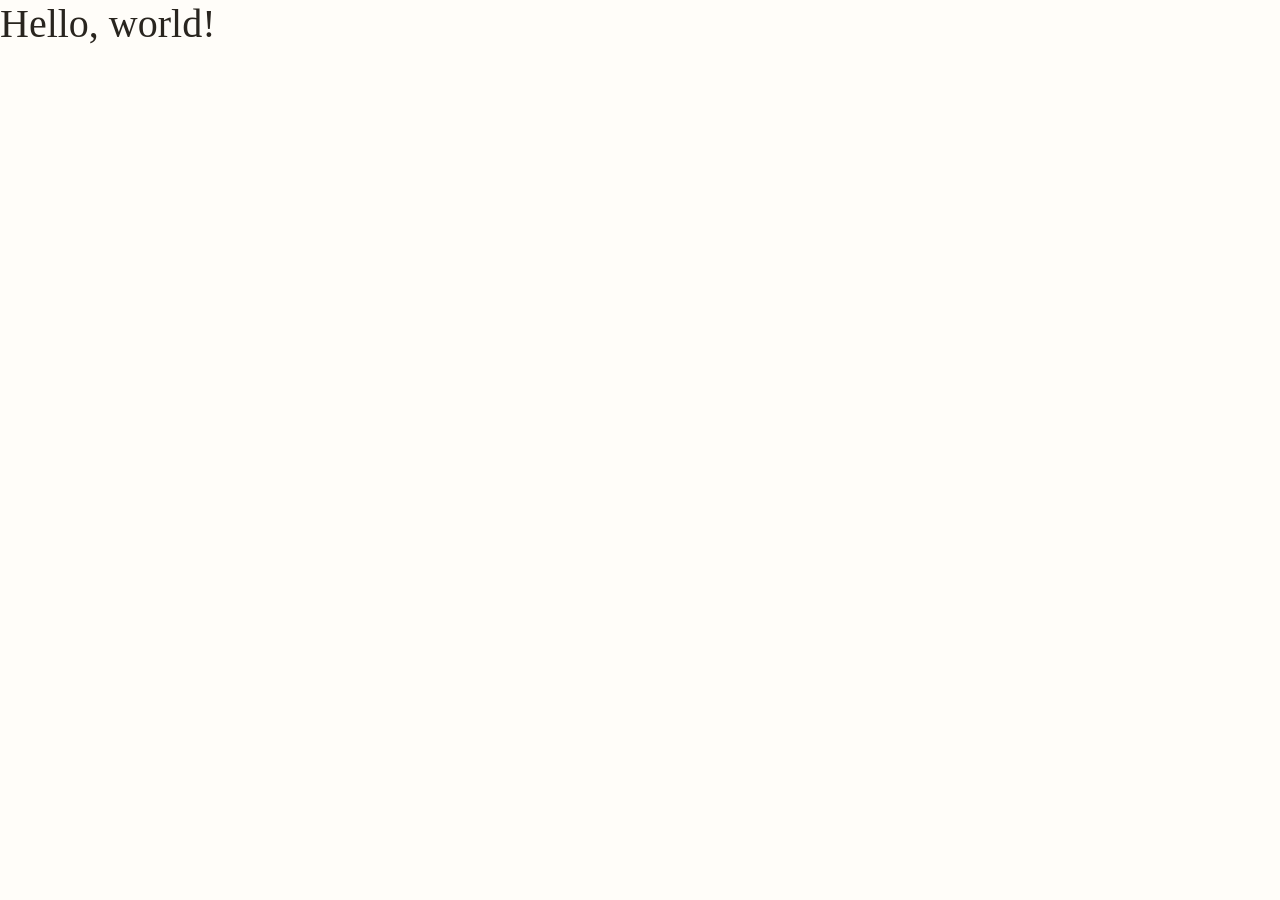
==== index.html @ 47f76e4c "Initial commit" ====
<!doctype html>
<html lang="en">

<head>
    <meta charset="utf-8">
    <meta name="viewport" content="width=device-width, initial-scale=1">
    <title>Bootstrap demo</title>
    <link href="css/bootstrap.min.css" rel="stylesheet">
    <link rel="stylesheet" href="css/style.css">
</head>

<body>
    <h1>Hello, world!</h1>
   
    <script src="js/bootstrap.min.js"></script>
</body>

</html>
---- css/style.css ----
:root {
    --color-ink: #29251f;
    --color-muted: #746b60;
    --color-gold: #9c7139;
    --color-gold-dark: #795629;
    --color-cream: #f8f5ef;
    --color-paper: #fffdf9;
    --color-line: #e9e1d5;
}

html {
    scroll-behavior: smooth;
    scroll-padding-top: 5rem;
}

body {
    color: var(--color-ink);
    background: var(--color-paper);
    font-family: "Noto Serif TC", "PingFang TC", "Microsoft JhengHei", serif;
    line-height: 1.8;
}

img {
    max-width: 100%;
}

.site-nav {
    position: relative;
    z-index: 5;
    padding: 1rem 0;
    background: rgba(255, 253, 249, 0.96);
    border-bottom: 1px solid rgba(156, 113, 57, 0.12);
}

.navbar-brand {
    display: inline-flex;
    flex-direction: column;
    line-height: 1.3;
}

.brand-name {
    color: var(--color-ink);
    font-family: Georgia, "Times New Roman", serif;
    font-size: 1.1rem;
    letter-spacing: 0.17em;
}

.brand-caption {
    margin-top: 0.15rem;
    color: var(--color-muted);
    font-size: 0.7rem;
    letter-spacing: 0.12em;
}

.site-nav .nav-link {
    padding: 0.65rem 1rem;
    color: var(--color-ink);
    font-size: 0.93rem;
}

.site-nav .nav-link:hover,
.site-nav .nav-link:focus {
    color: var(--color-gold-dark);
}

.btn-brand {
    padding: 0.55rem 1.25rem;
    color: #fff;
    background: var(--color-gold-dark);
    border: 1px solid var(--color-gold-dark);
    border-radius: 2rem;
    letter-spacing: 0.05em;
}

.btn-brand:hover,
.btn-brand:focus {
    color: #fff;
    background: #62431f;
    border-color: #62431f;
}

.hero-intro {
    padding-top: clamp(3rem, 7vw, 6rem);
    padding-bottom: clamp(2.5rem, 5vw, 4rem);
}

.eyebrow {
    margin-bottom: 0.7rem;
    color: var(--color-gold-dark);
    font-family: Georgia, "Times New Roman", serif;
    font-size: 0.75rem;
    font-weight: 600;
    letter-spacing: 0.22em;
}

.hero h1 {
    margin-bottom: 0.8rem;
    font-size: clamp(1.75rem, 4vw, 3rem);
    font-weight: 500;
    letter-spacing: 0.08em;
    line-height: 1.45;
}

.hero-description {
    margin-bottom: 1.25rem;
    color: var(--color-muted);
    font-size: clamp(0.95rem, 1.6vw, 1.1rem);
}

.text-link {
    display: inline-flex;
    align-items: center;
    gap: 0.6rem;
    color: var(--color-gold-dark);
    font-size: 0.92rem;
    text-decoration: none;
    border-bottom: 1px solid rgba(121, 86, 41, 0.4);
    transition: color 0.2s ease, border-color 0.2s ease;
}

.text-link:hover,
.text-link:focus {
    color: var(--color-ink);
    border-color: var(--color-ink);
}

.hero-carousel {
    overflow: hidden;
    background: var(--color-cream);
}

.hero-image {
    width: 100%;
    height: clamp(280px, 42vw, 590px);
    object-fit: cover;
    object-position: center;
}

.hero-carousel .carousel-indicators {
    margin-bottom: 1rem;
}

.hero-carousel .carousel-indicators [data-bs-target] {
    width: 1.8rem;
    height: 3px;
    border: 0;
}

.hero-carousel .carousel-control-prev,
.hero-carousel .carousel-control-next {
    width: 8%;
}

.section-space {
    padding-top: clamp(4rem, 8vw, 7rem);
    padding-bottom: clamp(4rem, 8vw, 7rem);
}

.story-section {
    background: var(--color-cream);
}

.story-image {
    display: block;
    width: 100%;
    aspect-ratio: 1.55;
    object-fit: cover;
    box-shadow: 1rem 1rem 0 rgba(156, 113, 57, 0.1);
}

.story-copy {
    padding: 1rem clamp(0.75rem, 3vw, 2.5rem);
}

.story-copy h2,
.section-heading h2 {
    margin-bottom: 1.25rem;
    font-size: clamp(1.55rem, 3vw, 2.25rem);
    font-weight: 500;
    letter-spacing: 0.06em;
    line-height: 1.55;
}

.story-copy > p:not(.eyebrow) {
    color: var(--color-muted);
}

.story-copy .text-link {
    margin-top: 0.5rem;
}

.section-heading {
    margin-bottom: 2.5rem;
}

.section-heading > p:last-child {
    margin-bottom: 0;
    color: var(--color-muted);
}

.product-card {
    overflow: hidden;
    background: #fff;
    border: 1px solid var(--color-line);
    transition: transform 0.25s ease, box-shadow 0.25s ease;
}

.product-card:hover {
    transform: translateY(-4px);
    box-shadow: 0 1rem 2.5rem rgba(41, 37, 31, 0.08);
}

.product-image-wrap {
    display: grid;
    min-height: 250px;
    aspect-ratio: 1.5;
    place-items: center;
    overflow: hidden;
    background: var(--color-cream);
}

.product-image {
    width: 100%;
    height: 100%;
    object-fit: cover;
    transition: transform 0.35s ease;
}

.product-card:hover .product-image {
    transform: scale(1.03);
}

.product-card-body {
    padding: 1.5rem clamp(1.25rem, 3vw, 2rem) 1.75rem;
}

.product-category {
    margin-bottom: 0.35rem;
    color: var(--color-gold-dark);
    font-size: 0.78rem;
    letter-spacing: 0.12em;
}

.product-card h3 {
    margin-bottom: 0.6rem;
    font-size: 1.25rem;
    font-weight: 500;
    letter-spacing: 0.04em;
}

.product-card-body > p:last-child {
    margin-bottom: 0;
    color: var(--color-muted);
    font-size: 0.92rem;
}

.site-footer {
    padding: 2.5rem 0;
    color: #f8f5ef;
    background: #29251f;
}

.footer-brand {
    display: inline-block;
    margin-bottom: 0.5rem;
    color: #fff;
    font-family: Georgia, "Times New Roman", serif;
    letter-spacing: 0.14em;
    text-decoration: none;
}

.footer-brand span {
    margin-left: 0.45rem;
    font-family: "Noto Serif TC", "PingFang TC", "Microsoft JhengHei", serif;
    font-size: 0.88rem;
    letter-spacing: 0.08em;
}

.site-footer p {
    margin-bottom: 0.65rem;
    color: rgba(255, 255, 255, 0.75);
    font-size: 0.9rem;
}

.site-footer small {
    color: rgba(255, 255, 255, 0.55);
    font-size: 0.75rem;
    letter-spacing: 0.06em;
}

:focus-visible {
    outline: 3px solid #bd8a44;
    outline-offset: 3px;
}

@media (max-width: 767.98px) {
    .site-nav {
        padding: 0.7rem 0;
    }

    .site-nav .navbar-collapse {
        padding-top: 0.75rem;
    }

    .site-nav .nav-link {
        padding-left: 0;
    }

    .site-nav .nav-item.ms-lg-3 {
        margin-top: 0.35rem;
    }

    .hero-image {
        height: 62vw;
        min-height: 240px;
        max-height: 390px;
    }

    .story-image {
        aspect-ratio: 1.35;
    }

    .product-image-wrap {
        min-height: 220px;
    }
}

@media (prefers-reduced-motion: reduce) {
    html {
        scroll-behavior: auto;
    }

    *,
    *::before,
    *::after {
        transition-duration: 0.01ms !important;
    }
}
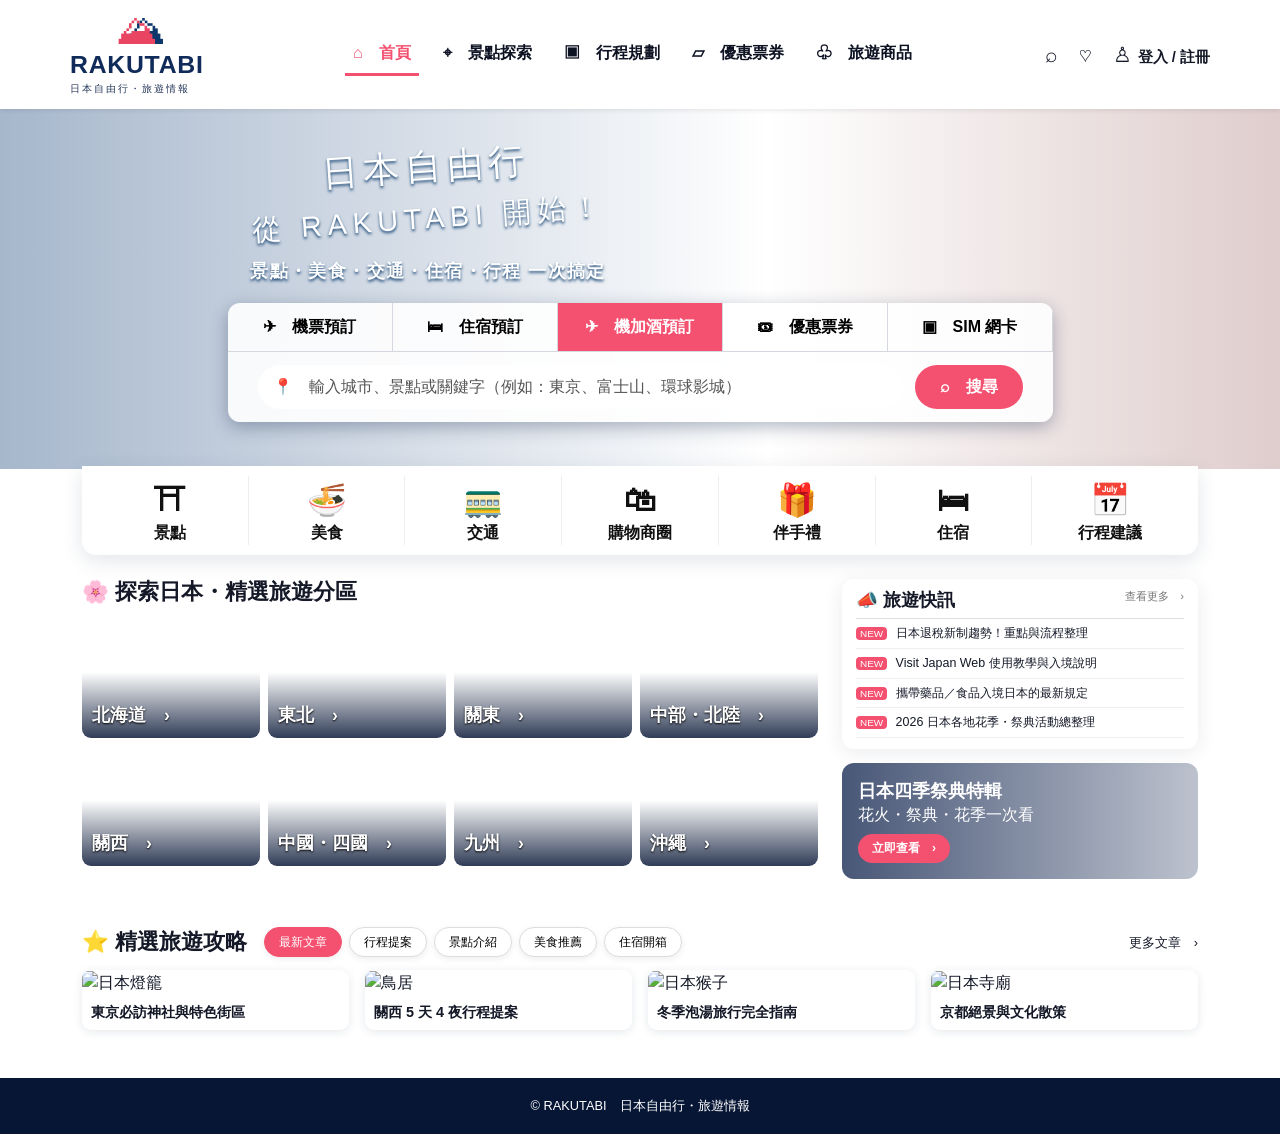
==== commit 50de361e: "Create RAKUTABI travel homepage" ====
--- a/index.html
+++ b/index.html
@@ -1,18 +1,6 @@
-<!doctype html>
-<html lang="en">
-
-<head>
-    <meta charset="utf-8">
-    <meta name="viewport" content="width=device-width, initial-scale=1">
-    <title>Bootstrap demo</title>
-    <link href="css/bootstrap.min.css" rel="stylesheet">
-    <link rel="stylesheet" href="css/style.css">
-</head>
-
-<body>
-    <h1>Hello, world!</h1>
-   
-    <script src="js/bootstrap.min.js"></script>
-</body>
-
-</html>+<!doctype html><html lang="zh-Hant"><head><meta charset="utf-8"><meta name="viewport" content="width=device-width, initial-scale=1"><title>RAKUTABI｜日本自由行・旅遊情報</title><link href="css/bootstrap.min.css" rel="stylesheet"><link rel="stylesheet" href="css/style.css"></head><body>
+<header class="sticky-top bg-white shadow-sm"><nav class="navbar navbar-expand-lg container py-2"><a class="navbar-brand brand"><span class="brand-mark">⛰</span><span><strong>RAKUTABI</strong><small>日本自由行・旅遊情報</small></span></a><button class="navbar-toggler" type="button" data-bs-toggle="collapse" data-bs-target="#nav"><span class="navbar-toggler-icon"></span></button><div class="collapse navbar-collapse" id="nav"><ul class="navbar-nav mx-auto fw-bold gap-lg-3"><li><a class="nav-link active">⌂　首頁</a></li><li><a class="nav-link" href="#regions">⌖　景點探索</a></li><li><a class="nav-link" href="#guides">▣　行程規劃</a></li><li><a class="nav-link">▱　優惠票券</a></li><li><a class="nav-link">♧　旅遊商品</a></li></ul><div class="nav-tools">⌕　♡　♙ <span>登入 / 註冊</span></div></div></nav></header>
+<main><section class="hero"><div class="hero-overlay"></div><div class="container hero-inner"><div class="hero-copy"><h1>日本自由行<br><span>從 RAKUTABI 開始！</span></h1><p>景點・美食・交通・住宿・行程 一次搞定</p></div><div class="booking-box"><div class="booking-tabs"><button>✈　機票預訂</button><button>🛏　住宿預訂</button><button class="selected">✈︎　機加酒預訂</button><button>🎟　優惠票券</button><button>▣　SIM 網卡</button></div><div class="booking-search"><div>📍　輸入城市、景點或關鍵字（例如：東京、富士山、環球影城）</div><button>⌕　搜尋</button></div></div></div></section>
+<section class="container shortcut-wrap"><div class="shortcut-bar row g-0 text-center"><a class="col" href="#regions"><b>⛩</b><span>景點</span></a><a class="col"><b>🍜</b><span>美食</span></a><a class="col"><b>🚃</b><span>交通</span></a><a class="col"><b>🛍</b><span>購物商圈</span></a><a class="col"><b>🎁</b><span>伴手禮</span></a><a class="col"><b>🛏</b><span>住宿</span></a><a class="col"><b>📅</b><span>行程建議</span></a></div></section>
+<section id="regions" class="container py-4"><div class="row g-4"><div class="col-lg-8"><h2 class="section-title">🌸 探索日本・精選旅遊分區</h2><div class="row row-cols-2 row-cols-md-4 g-2 region-grid"><article class="col"><a class="region-card hokkaido"><span>北海道　›</span></a></article><article class="col"><a class="region-card tohoku"><span>東北　›</span></a></article><article class="col"><a class="region-card kanto"><span>關東　›</span></a></article><article class="col"><a class="region-card chubu"><span>中部・北陸　›</span></a></article><article class="col"><a class="region-card kansai"><span>關西　›</span></a></article><article class="col"><a class="region-card chugoku"><span>中國・四國　›</span></a></article><article class="col"><a class="region-card kyushu"><span>九州　›</span></a></article><article class="col"><a class="region-card okinawa"><span>沖繩　›</span></a></article></div></div><aside class="col-lg-4"><div class="news-card"><h3>📣 旅遊快訊 <small>查看更多　›</small></h3><p><i>NEW</i> 日本退稅新制趨勢！重點與流程整理</p><p><i>NEW</i> Visit Japan Web 使用教學與入境說明</p><p><i>NEW</i> 攜帶藥品／食品入境日本的最新規定</p><p><i>NEW</i> 2026 日本各地花季・祭典活動總整理</p></div><div class="festival"><strong>日本四季祭典特輯</strong><br>花火・祭典・花季一次看<br><button>立即查看　›</button></div></aside></div></section>
+<section id="guides" class="container py-4 pb-5"><div class="guide-heading"><h2 class="section-title">⭐ 精選旅遊攻略</h2><div class="pills"><button class="on">最新文章</button><button>行程提案</button><button>景點介紹</button><button>美食推薦</button><button>住宿開箱</button></div><a>更多文章　›</a></div><div class="row g-3"><div class="col-md-3 col-6"><article class="guide-card"><img src="https://images.unsplash.com/photo-1492571350019-22de08371fd3?auto=format&fit=crop&w=600&q=80" alt="日本燈籠"><h3>東京必訪神社與特色街區</h3></article></div><div class="col-md-3 col-6"><article class="guide-card"><img src="https://images.unsplash.com/photo-1528164344705-47542687000d?auto=format&fit=crop&w=600&q=80" alt="鳥居"><h3>關西 5 天 4 夜行程提案</h3></article></div><div class="col-md-3 col-6"><article class="guide-card"><img src="https://images.unsplash.com/photo-1524413840807-0c3cb6fa808d?auto=format&fit=crop&w=600&q=80" alt="日本猴子"><h3>冬季泡湯旅行完全指南</h3></article></div><div class="col-md-3 col-6"><article class="guide-card"><img src="https://images.unsplash.com/photo-1493780474015-ba834fd0ce2f?auto=format&fit=crop&w=600&q=80" alt="日本寺廟"><h3>京都絕景與文化散策</h3></article></div></div></section></main><footer>© RAKUTABI　日本自由行・旅遊情報</footer><script src="js/bootstrap.bundle.min.js"></script></body></html>
--- a/css/style.css
+++ b/css/style.css
@@ -335,4 +335,9 @@
     *::after {
         transition-duration: 0.01ms !important;
     }
-}+}
+
+/* RAKUTABI homepage */
+@import url('https://fonts.googleapis.com/css2?family=Noto+Sans+TC:wght@400;500;700;900&display=swap');
+body{font-family:'Noto Sans TC','Microsoft JhengHei',sans-serif;color:#141827;background:#fff;line-height:1.5}.brand{display:flex;align-items:center;gap:.45rem;color:#102b59}.brand:hover{color:#102b59}.brand-mark{font-size:2.6rem;line-height:.8;color:#e94563;filter:drop-shadow(8px 0 #0b376c)}.brand strong{display:block;font-size:1.55rem;letter-spacing:.03em;line-height:1}.brand small{display:block;font-size:.62rem;letter-spacing:.2em;color:#25385a;margin-top:5px}.nav-link{color:#0d1222!important}.nav-link.active{color:#f45170!important;border-bottom:3px solid #f45170}.nav-tools{font-size:1.3rem;white-space:nowrap}.nav-tools span{font-size:.92rem;font-weight:700}.hero{height:360px;position:relative;background:url('https://images.unsplash.com/photo-1493976040374-85c8e12f0c0e?auto=format&fit=crop&w=1800&q=85') center 49%/cover no-repeat}.hero-overlay{position:absolute;inset:0;background:linear-gradient(90deg,rgba(1,48,109,.35),transparent 60%,rgba(109,26,25,.22))}.hero-inner{position:relative;height:100%;padding-top:34px}.hero-copy{color:#fff;text-shadow:0 2px 3px #164473;text-align:center;width:58%;margin-left:2%}.hero-copy h1{font-size:2.25rem;font-weight:500;letter-spacing:.16em;line-height:1.35;transform:rotate(-4deg);margin:0}.hero-copy h1 span{font-size:1.8rem}.hero-copy p{font-size:1.1rem;font-weight:700;letter-spacing:.08em;margin-top:18px}.booking-box{width:min(825px,76%);margin:18px auto 0;background:rgba(255,255,255,.9);border-radius:12px;overflow:hidden;box-shadow:0 5px 18px #12284c55}.booking-tabs{display:flex;border-bottom:1px solid #d5d9df}.booking-tabs button{border:0;border-right:1px solid #d5d9df;background:transparent;padding:12px 13px;flex:1;font-weight:700;white-space:nowrap}.booking-tabs .selected{background:#f45170;color:#fff}.booking-search{display:flex;gap:12px;padding:13px 30px}.booking-search div{background:#fff;border-radius:22px;padding:10px 15px;flex:1;color:#555}.booking-search button,.festival button{background:#f45170;color:white;border:0;border-radius:22px;padding:8px 25px;font-weight:700}.shortcut-wrap{margin-top:-3px;position:relative}.shortcut-bar{background:white;border-radius:0 0 14px 14px;box-shadow:0 6px 20px #2d446022;padding:10px}.shortcut-bar a{color:#111;text-decoration:none;border-right:1px solid #eee;display:flex;flex-direction:column;font-weight:700}.shortcut-bar a:last-child{border:0}.shortcut-bar b{font-size:2rem;height:43px}.shortcut-bar span{margin-top:2px}.section-title{font-size:1.35rem;font-weight:900;margin:0 0 13px}.region-card{height:120px;display:flex;align-items:end;padding:10px;color:#fff;text-decoration:none;font-size:1.1rem;font-weight:900;border-radius:9px;overflow:hidden;background-position:center;background-size:cover;position:relative}.region-card:before{content:'';position:absolute;inset:45% 0 0;background:linear-gradient(transparent,#071635d5)}.region-card span{position:relative;text-shadow:0 1px 2px #000}.hokkaido{background-image:url('https://images.unsplash.com/photo-1490806843957-31f4c9a91c65?auto=format&fit=crop&w=400&q=75')}.tohoku{background-image:url('https://images.unsplash.com/photo-1505069190533-da1c9af13346?auto=format&fit=crop&w=400&q=75')}.kanto{background-image:url('https://images.unsplash.com/photo-1536098561742-ca998e48cbcc?auto=format&fit=crop&w=400&q=75')}.chubu{background-image:url('https://images.unsplash.com/photo-1491884662610-dfcd28f30cfb?auto=format&fit=crop&w=400&q=75')}.kansai{background-image:url('https://images.unsplash.com/photo-1493780474015-ba834fd0ce2f?auto=format&fit=crop&w=400&q=75')}.chugoku{background-image:url('https://images.unsplash.com/photo-1493976040374-85c8e12f0c0e?auto=format&fit=crop&w=400&q=75')}.kyushu{background-image:url('https://images.unsplash.com/photo-1502784444187-359ac186c5bb?auto=format&fit=crop&w=400&q=75')}.okinawa{background-image:url('https://images.unsplash.com/photo-1507525428034-b723cf961d3e?auto=format&fit=crop&w=400&q=75')}.news-card{border-radius:12px;background:#fff;box-shadow:0 4px 20px #21304b17;padding:11px 14px}.news-card h3{font-size:1.1rem;font-weight:900;border-bottom:1px solid #ddd;padding-bottom:7px;margin:0}.news-card small{float:right;font-size:.7rem;color:#777;font-weight:400}.news-card p{font-size:.78rem;padding:5px 0;margin:0;border-bottom:1px solid #eee;white-space:nowrap;overflow:hidden;text-overflow:ellipsis}.news-card i{font-style:normal;background:#f45170;color:#fff;border-radius:4px;padding:1px 4px;font-size:.62rem;margin-right:5px}.festival{margin-top:14px;padding:16px;border-radius:12px;color:#fff;line-height:1.4;background:linear-gradient(90deg,#061a46bb,#061a4644),url('https://images.unsplash.com/photo-1471478331149-c72f17e33c73?auto=format&fit=crop&w=600&q=80') center/cover}.festival strong{font-size:1.1rem}.festival button{font-size:.75rem;margin-top:8px;padding:6px 14px}.guide-heading{display:flex;align-items:center;gap:17px;margin-bottom:13px}.guide-heading .section-title{margin:0}.guide-heading>a{margin-left:auto;color:#555;text-decoration:none;font-size:.8rem}.pills{display:flex;gap:7px}.pills button{background:#fff;border:1px solid #ddd;border-radius:18px;padding:5px 14px;font-size:.77rem;box-shadow:0 2px 6px #00000013}.pills .on{background:#f45170;color:white;border-color:#f45170}.guide-card{border-radius:9px;overflow:hidden;background:#fff;box-shadow:0 2px 10px #1f36541c}.guide-card img{height:130px;width:100%;object-fit:cover}.guide-card h3{font-size:.9rem;font-weight:700;padding:9px;margin:0}footer{padding:18px;background:#071635;color:#fff;text-align:center;font-size:.8rem}
+@media(max-width:991px){.hero-copy{width:100%;margin:0}.booking-box{width:100%}.nav-tools{padding:12px}.hero{height:390px}.region-card{height:110px}}@media(max-width:576px){.brand strong{font-size:1.25rem}.hero{height:390px}.hero-copy h1{font-size:1.8rem}.hero-copy h1 span{font-size:1.4rem}.hero-copy p{font-size:.9rem}.booking-tabs{overflow-x:auto}.booking-tabs button{font-size:.72rem;padding:10px}.booking-search{padding:10px;gap:5px}.booking-search div{font-size:.7rem;padding:10px}.booking-search button{font-size:.72rem;padding:6px 10px}.shortcut-bar{overflow:auto;flex-wrap:nowrap}.shortcut-bar a{min-width:82px}.shortcut-bar b{font-size:1.55rem}.shortcut-bar span{font-size:.75rem}.guide-heading{align-items:flex-start;flex-wrap:wrap;gap:8px}.pills{overflow:auto;width:100%}.pills button{white-space:nowrap}.guide-heading>a{margin-left:0}.news-card{margin-top:8px}}
